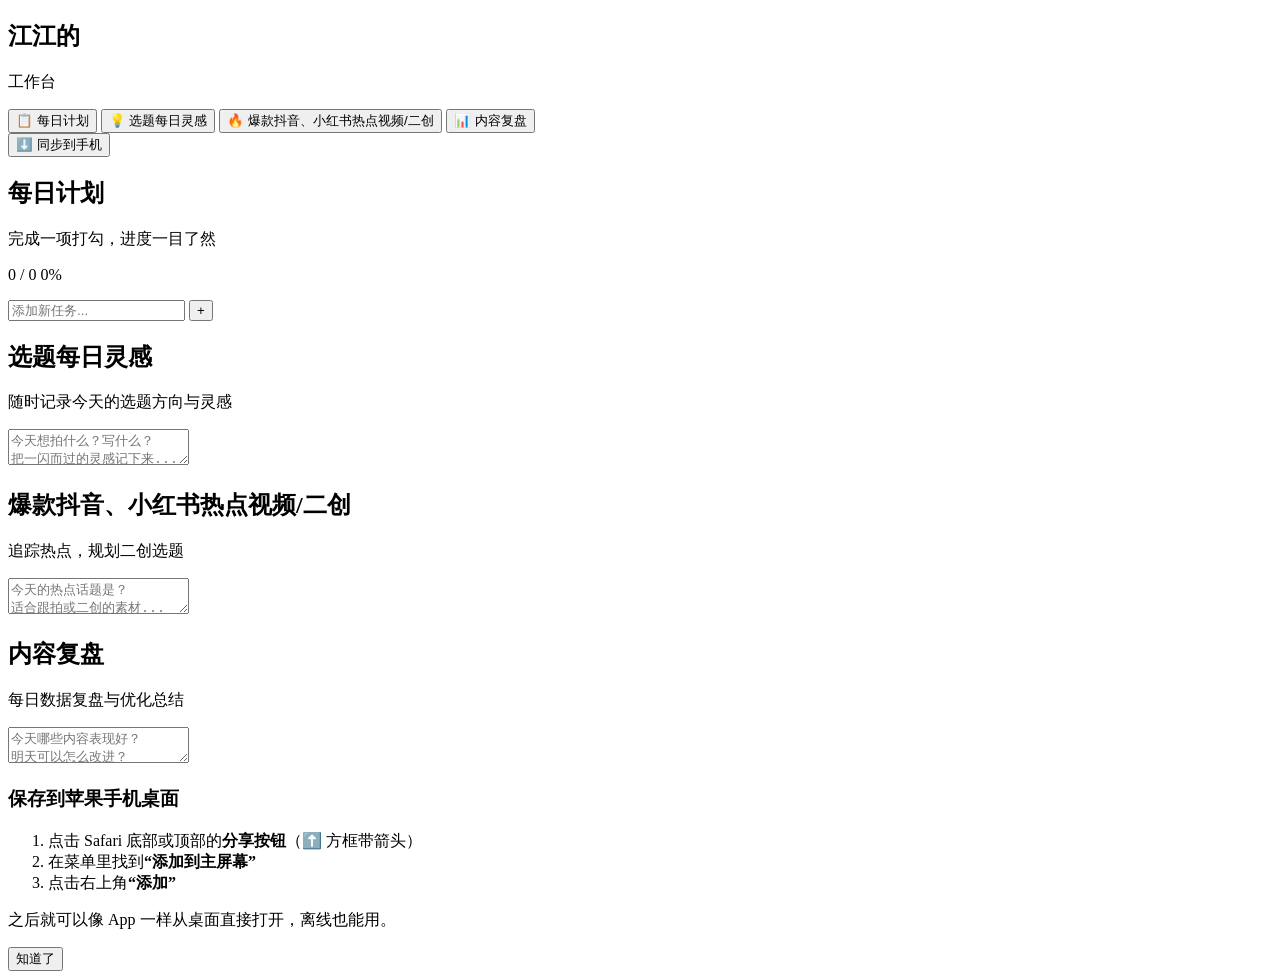
==== index.html @ 6f653255 "Add index.html" ====
<!DOCTYPE html>
<html lang="zh-CN">
<head>
  <meta charset="UTF-8">
  <meta name="viewport" content="width=device-width, initial-scale=1.0, maximum-scale=1.0, user-scalable=no, viewport-fit=cover">
  <meta name="apple-mobile-web-app-capable" content="yes">
  <meta name="apple-mobile-web-app-status-bar-style" content="default">
  <meta name="apple-mobile-web-app-title" content="江江工作台">
  <meta name="theme-color" content="#E84A8A">
  <meta name="description" content="每日计划、选题灵感、热点追踪、内容复盘一体的创作工作台">
  <link rel="manifest" href="manifest.json">
  <link rel="apple-touch-icon" href="icon-192.png">
  <link rel="icon" type="image/png" href="icon-192.png">
  <title>江江的工作台</title>
  <link rel="stylesheet" href="styles.css">
</head>
<body>
  <div class="app">
    <aside class="sidebar">
      <div class="brand">
        <h1>江江的</h1>
        <p>工作台</p>
      </div>
      <nav class="nav" aria-label="主导航">
        <button class="nav-item active" data-view="daily" aria-pressed="true">
          <span class="nav-icon" aria-hidden="true">📋</span>
          <span class="nav-label">每日计划</span>
        </button>
        <button class="nav-item" data-view="ideas" aria-pressed="false">
          <span class="nav-icon" aria-hidden="true">💡</span>
          <span class="nav-label">选题每日灵感</span>
        </button>
        <button class="nav-item" data-view="trending" aria-pressed="false">
          <span class="nav-icon" aria-hidden="true">🔥</span>
          <span class="nav-label">爆款抖音、小红书热点视频/二创</span>
        </button>
        <button class="nav-item" data-view="review" aria-pressed="false">
          <span class="nav-icon" aria-hidden="true">📊</span>
          <span class="nav-label">内容复盘</span>
        </button>
      </nav>
    </aside>

    <main class="main">
      <header class="topbar">
        <div class="date" id="dateDisplay"></div>
        <button class="sync-btn" id="syncBtn" type="button">
          <span>⬇️</span>
          <span>同步到手机</span>
        </button>
      </header>

      <section class="view active" id="dailyView">
        <div class="view-header">
          <h2>每日计划</h2>
          <p class="subtitle">完成一项打勾，进度一目了然</p>
        </div>
        <div class="progress-card">
          <div class="progress-info">
            <span id="progressText">0 / 0</span>
            <span id="progressPercent">0%</span>
          </div>
          <div class="progress-bar" role="progressbar" aria-valuenow="0" aria-valuemin="0" aria-valuemax="100">
            <div class="progress-fill" id="progressFill"></div>
          </div>
        </div>
        <ul class="task-list" id="taskList"></ul>
        <form class="add-task" id="addTaskForm">
          <input type="text" id="newTaskInput" placeholder="添加新任务..." autocomplete="off" maxlength="100">
          <button type="submit" aria-label="添加任务">+</button>
        </form>
      </section>

      <section class="view" id="ideasView">
        <div class="view-header">
          <h2>选题每日灵感</h2>
          <p class="subtitle">随时记录今天的选题方向与灵感</p>
        </div>
        <textarea id="ideasNote" placeholder="今天想拍什么？写什么？&#10;把一闪而过的灵感记下来..."></textarea>
      </section>

      <section class="view" id="trendingView">
        <div class="view-header">
          <h2>爆款抖音、小红书热点视频/二创</h2>
          <p class="subtitle">追踪热点，规划二创选题</p>
        </div>
        <textarea id="trendingNote" placeholder="今天的热点话题是？&#10;适合跟拍或二创的素材..."></textarea>
      </section>

      <section class="view" id="reviewView">
        <div class="view-header">
          <h2>内容复盘</h2>
          <p class="subtitle">每日数据复盘与优化总结</p>
        </div>
        <textarea id="reviewNote" placeholder="今天哪些内容表现好？&#10;明天可以怎么改进？"></textarea>
      </section>
    </main>
  </div>

  <div class="toast" id="toast" role="status" aria-live="polite"></div>

  <div class="modal" id="installModal" aria-hidden="true">
    <div class="modal-backdrop"></div>
    <div class="modal-content">
      <h3>保存到苹果手机桌面</h3>
      <ol>
        <li>点击 Safari 底部或顶部的<strong>分享按钮</strong>（⬆️ 方框带箭头）</li>
        <li>在菜单里找到<strong>“添加到主屏幕”</strong></li>
        <li>点击右上角<strong>“添加”</strong></li>
      </ol>
      <p>之后就可以像 App 一样从桌面直接打开，离线也能用。</p>
      <button class="modal-close" id="closeInstallModal">知道了</button>
    </div>
  </div>

  <script src="app.js"></script>
</body>
</html>
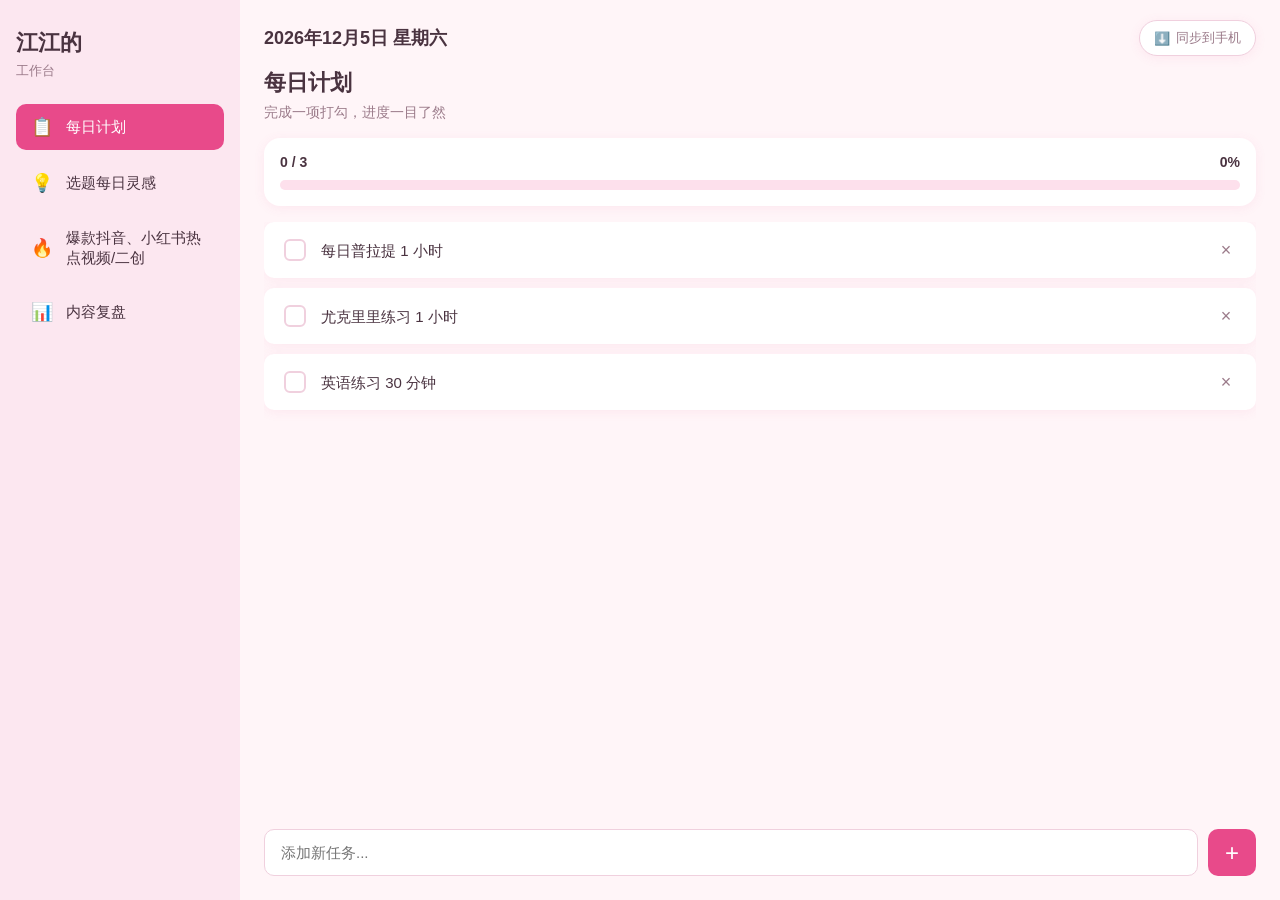
==== commit e1d66ccb: "Update index.html with hot data display section" ====
--- a/index.html
+++ b/index.html
@@ -84,6 +84,24 @@
           <h2>爆款抖音、小红书热点视频/二创</h2>
           <p class="subtitle">追踪热点，规划二创选题</p>
         </div>
+
+        <div class="hot-data" id="hotDataContainer">
+          <div class="hot-tabs" id="hotTabs">
+            <button class="hot-tab active" data-source="douyin">抖音</button>
+            <button class="hot-tab" data-source="xiaohongshu">小红书</button>
+            <button class="hot-tab" data-source="zhihu">知乎</button>
+            <button class="hot-tab" data-source="weibo">微博</button>
+            <button class="hot-tab" data-source="bilibili">B站</button>
+          </div>
+          <div class="hot-meta" id="hotMeta">加载中...</div>
+          <div class="hot-list" id="hotList">
+            <div class="hot-loading">正在获取最新热点 🔥</div>
+          </div>
+        </div>
+
+        <div class="view-sub-header">
+          <h3>📝 我的二创笔记</h3>
+        </div>
         <textarea id="trendingNote" placeholder="今天的热点话题是？&#10;适合跟拍或二创的素材..."></textarea>
       </section>
 
--- a/styles.css
+++ b/styles.css
@@ -0,0 +1,585 @@
+:root {
+  --bg: #FFF5F8;
+  --sidebar-bg: #FCE7F0;
+  --primary: #E84A8A;
+  --primary-dark: #D63B7A;
+  --primary-light: #FDE0EC;
+  --text: #4A3340;
+  --text-secondary: #9B7B8A;
+  --card-bg: #FFFFFF;
+  --border: #F0D0DE;
+  --shadow: 0 2px 12px rgba(232, 74, 138, 0.08);
+  --radius: 16px;
+  --radius-sm: 10px;
+  --safe-top: env(safe-area-inset-top, 0px);
+  --safe-bottom: env(safe-area-inset-bottom, 0px);
+}
+
+* {
+  box-sizing: border-box;
+  -webkit-tap-highlight-color: transparent;
+}
+
+html, body {
+  margin: 0;
+  padding: 0;
+  height: 100%;
+  font-family: -apple-system, BlinkMacSystemFont, "Segoe UI", Roboto, "Helvetica Neue", Arial, sans-serif;
+  background: var(--bg);
+  color: var(--text);
+  overflow: hidden;
+}
+
+.app {
+  display: flex;
+  width: 100vw;
+  height: 100vh;
+  height: 100dvh;
+}
+
+/* 侧边栏 */
+.sidebar {
+  width: 240px;
+  min-width: 240px;
+  background: var(--sidebar-bg);
+  padding: 28px 16px;
+  display: flex;
+  flex-direction: column;
+  gap: 24px;
+  overflow-y: auto;
+}
+
+.brand h1 {
+  margin: 0;
+  font-size: 22px;
+  font-weight: 700;
+  color: var(--text);
+}
+
+.brand p {
+  margin: 4px 0 0;
+  font-size: 13px;
+  color: var(--text-secondary);
+}
+
+.nav {
+  display: flex;
+  flex-direction: column;
+  gap: 10px;
+}
+
+.nav-item {
+  display: flex;
+  align-items: center;
+  gap: 12px;
+  width: 100%;
+  padding: 12px 14px;
+  border: none;
+  border-radius: var(--radius-sm);
+  background: transparent;
+  color: var(--text);
+  font-size: 15px;
+  text-align: left;
+  cursor: pointer;
+  transition: background 0.2s, color 0.2s, transform 0.1s;
+}
+
+.nav-item:active {
+  transform: scale(0.98);
+}
+
+.nav-item.active,
+.nav-item.active:hover {
+  background: var(--primary);
+  color: #fff;
+}
+
+.nav-item:hover {
+  background: rgba(232, 74, 138, 0.08);
+}
+
+.nav-icon {
+  font-size: 18px;
+  width: 24px;
+  text-align: center;
+  flex-shrink: 0;
+}
+
+.nav-label {
+  line-height: 1.3;
+}
+
+/* 主内容区 */
+.main {
+  flex: 1;
+  display: flex;
+  flex-direction: column;
+  min-width: 0;
+  background: var(--bg);
+}
+
+.topbar {
+  display: flex;
+  justify-content: space-between;
+  align-items: center;
+  padding: 20px 24px 12px;
+  flex-shrink: 0;
+}
+
+.date {
+  font-size: 18px;
+  font-weight: 600;
+  color: var(--text);
+}
+
+.sync-btn {
+  display: flex;
+  align-items: center;
+  gap: 6px;
+  padding: 8px 14px;
+  border: 1px solid var(--border);
+  border-radius: 999px;
+  background: var(--card-bg);
+  color: var(--text-secondary);
+  font-size: 13px;
+  cursor: pointer;
+  box-shadow: var(--shadow);
+  transition: transform 0.1s;
+}
+
+.sync-btn:active {
+  transform: scale(0.96);
+}
+
+.view {
+  display: none;
+  flex: 1;
+  flex-direction: column;
+  padding: 0 24px 24px;
+  overflow-y: auto;
+}
+
+.view.active {
+  display: flex;
+}
+
+.view.slide-in-left {
+  animation: slideInLeft 0.3s ease;
+}
+
+.view.slide-in-right {
+  animation: slideInRight 0.3s ease;
+}
+
+@keyframes slideInLeft {
+  from { opacity: 0; transform: translateX(40px); }
+  to { opacity: 1; transform: translateX(0); }
+}
+
+@keyframes slideInRight {
+  from { opacity: 0; transform: translateX(-40px); }
+  to { opacity: 1; transform: translateX(0); }
+}
+
+.view-header {
+  margin-bottom: 16px;
+  flex-shrink: 0;
+}
+
+.view-header h2 {
+  margin: 0 0 6px;
+  font-size: 22px;
+  font-weight: 700;
+}
+
+.subtitle {
+  margin: 0;
+  font-size: 14px;
+  color: var(--text-secondary);
+}
+
+/* 进度卡片 */
+.progress-card {
+  background: var(--card-bg);
+  border-radius: var(--radius);
+  padding: 16px;
+  margin-bottom: 16px;
+  box-shadow: var(--shadow);
+  flex-shrink: 0;
+}
+
+.progress-info {
+  display: flex;
+  justify-content: space-between;
+  font-size: 14px;
+  font-weight: 600;
+  margin-bottom: 10px;
+}
+
+.progress-bar {
+  height: 10px;
+  background: var(--primary-light);
+  border-radius: 999px;
+  overflow: hidden;
+}
+
+.progress-fill {
+  height: 100%;
+  width: 0%;
+  background: var(--primary);
+  border-radius: 999px;
+  transition: width 0.4s ease;
+}
+
+/* 任务列表 */
+.task-list {
+  list-style: none;
+  margin: 0 0 16px;
+  padding: 0;
+  display: flex;
+  flex-direction: column;
+  gap: 10px;
+  flex: 1;
+  overflow-y: auto;
+}
+
+.task-item {
+  display: flex;
+  align-items: center;
+  gap: 12px;
+  background: var(--card-bg);
+  border-radius: var(--radius-sm);
+  padding: 14px 16px;
+  box-shadow: var(--shadow);
+  transition: transform 0.1s, opacity 0.2s;
+  animation: slideIn 0.25s ease;
+}
+
+@keyframes slideIn {
+  from { opacity: 0; transform: translateY(8px); }
+  to { opacity: 1; transform: translateY(0); }
+}
+
+.task-item.completed .task-text {
+  text-decoration: line-through;
+  color: var(--text-secondary);
+}
+
+.task-checkbox {
+  appearance: none;
+  -webkit-appearance: none;
+  width: 22px;
+  height: 22px;
+  border: 2px solid var(--border);
+  border-radius: 6px;
+  cursor: pointer;
+  position: relative;
+  flex-shrink: 0;
+  transition: background 0.2s, border-color 0.2s;
+}
+
+.task-checkbox:checked {
+  background: var(--primary);
+  border-color: var(--primary);
+}
+
+.task-checkbox:checked::after {
+  content: "✓";
+  position: absolute;
+  top: 50%;
+  left: 50%;
+  transform: translate(-50%, -50%);
+  color: #fff;
+  font-size: 14px;
+  font-weight: 700;
+}
+
+.task-text {
+  flex: 1;
+  font-size: 15px;
+  word-break: break-word;
+  line-height: 1.4;
+}
+
+.task-delete {
+  width: 28px;
+  height: 28px;
+  border: none;
+  border-radius: 50%;
+  background: transparent;
+  color: var(--text-secondary);
+  cursor: pointer;
+  font-size: 18px;
+  display: flex;
+  align-items: center;
+  justify-content: center;
+  transition: background 0.2s, color 0.2s;
+}
+
+.task-delete:hover {
+  background: #FFE0EC;
+  color: #E84A8A;
+}
+
+.task-empty {
+  text-align: center;
+  color: var(--text-secondary);
+  padding: 32px 0;
+  font-size: 14px;
+}
+
+/* 添加任务 */
+.add-task {
+  display: flex;
+  gap: 10px;
+  flex-shrink: 0;
+  padding-bottom: var(--safe-bottom);
+}
+
+.add-task input {
+  flex: 1;
+  padding: 14px 16px;
+  border: 1px solid var(--border);
+  border-radius: var(--radius-sm);
+  font-size: 15px;
+  background: var(--card-bg);
+  outline: none;
+  transition: border-color 0.2s, box-shadow 0.2s;
+}
+
+.add-task input:focus {
+  border-color: var(--primary);
+  box-shadow: 0 0 0 3px var(--primary-light);
+}
+
+.add-task button {
+  width: 48px;
+  border: none;
+  border-radius: var(--radius-sm);
+  background: var(--primary);
+  color: #fff;
+  font-size: 24px;
+  cursor: pointer;
+  transition: background 0.2s, transform 0.1s;
+}
+
+.add-task button:hover {
+  background: var(--primary-dark);
+}
+
+.add-task button:active {
+  transform: scale(0.96);
+}
+
+/* 文本区 */
+textarea {
+  width: 100%;
+  flex: 1;
+  resize: none;
+  border: 1px solid var(--border);
+  border-radius: var(--radius);
+  padding: 16px;
+  font-size: 15px;
+  line-height: 1.6;
+  background: var(--card-bg);
+  color: var(--text);
+  outline: none;
+  box-shadow: var(--shadow);
+  transition: border-color 0.2s, box-shadow 0.2s;
+}
+
+textarea:focus {
+  border-color: var(--primary);
+  box-shadow: 0 0 0 3px var(--primary-light);
+}
+
+/* 提示 */
+.toast {
+  position: fixed;
+  left: 50%;
+  bottom: 28px;
+  transform: translateX(-50%) translateY(20px);
+  background: rgba(46, 46, 46, 0.92);
+  color: #fff;
+  padding: 10px 18px;
+  border-radius: 999px;
+  font-size: 14px;
+  opacity: 0;
+  pointer-events: none;
+  transition: opacity 0.25s, transform 0.25s;
+  z-index: 100;
+}
+
+.toast.show {
+  opacity: 1;
+  transform: translateX(-50%) translateY(0);
+}
+
+/* 弹窗 */
+.modal {
+  position: fixed;
+  inset: 0;
+  display: none;
+  align-items: center;
+  justify-content: center;
+  z-index: 200;
+  padding: 20px;
+}
+
+.modal.show {
+  display: flex;
+}
+
+.modal-backdrop {
+  position: absolute;
+  inset: 0;
+  background: rgba(0, 0, 0, 0.35);
+}
+
+.modal-content {
+  position: relative;
+  background: var(--card-bg);
+  border-radius: var(--radius);
+  padding: 24px;
+  max-width: 360px;
+  width: 100%;
+  box-shadow: 0 8px 30px rgba(0, 0, 0, 0.2);
+  animation: popIn 0.2s ease;
+}
+
+@keyframes popIn {
+  from { opacity: 0; transform: scale(0.95); }
+  to { opacity: 1; transform: scale(1); }
+}
+
+.modal-content h3 {
+  margin: 0 0 14px;
+  font-size: 18px;
+}
+
+.modal-content ol {
+  margin: 0 0 12px;
+  padding-left: 20px;
+  line-height: 1.7;
+  font-size: 14px;
+}
+
+.modal-content p {
+  margin: 0 0 18px;
+  font-size: 13px;
+  color: var(--text-secondary);
+}
+
+.modal-close {
+  width: 100%;
+  padding: 12px;
+  border: none;
+  border-radius: var(--radius-sm);
+  background: var(--primary);
+  color: #fff;
+  font-size: 15px;
+  cursor: pointer;
+}
+
+/* 移动端适配 */
+@media (max-width: 720px) {
+  .app {
+    flex-direction: row;
+  }
+
+  .sidebar {
+    width: 88px;
+    min-width: 88px;
+    flex-direction: column;
+    align-items: stretch;
+    padding: 16px 8px;
+    gap: 16px;
+    overflow-y: auto;
+    overflow-x: hidden;
+  }
+
+  .brand h1 {
+    font-size: 16px;
+    text-align: center;
+  }
+
+  .brand p {
+    font-size: 11px;
+    text-align: center;
+  }
+
+  .nav {
+    flex-direction: column;
+    gap: 8px;
+  }
+
+  .nav-item {
+    width: 100%;
+    flex-direction: column;
+    gap: 4px;
+    padding: 10px 4px;
+    font-size: 11px;
+    text-align: center;
+    white-space: normal;
+    word-break: break-word;
+    line-height: 1.3;
+  }
+
+  .nav-icon {
+    font-size: 20px;
+  }
+
+  .nav-label {
+    white-space: normal;
+    font-size: 11px;
+  }
+
+  .topbar {
+    padding: 14px 16px 8px;
+  }
+
+  .date {
+    font-size: 15px;
+  }
+
+  .sync-btn {
+    padding: 6px 10px;
+    font-size: 12px;
+  }
+
+  .view {
+    padding: 0 16px 16px;
+  }
+
+  .view-header h2 {
+    font-size: 18px;
+  }
+}
+
+/* 桌面端窄边距优化 */
+@media (min-width: 721px) and (max-width: 900px) {
+  .sidebar {
+    width: 200px;
+    min-width: 200px;
+  }
+}
+
+/* 滚动条美化 */
+::-webkit-scrollbar {
+  width: 6px;
+  height: 6px;
+}
+
+::-webkit-scrollbar-thumb {
+  background: var(--border);
+  border-radius: 999px;
+}
+
+::-webkit-scrollbar-track {
+  background: transparent;
+}
+
+/* iOS 安全区 */
+.safe-bottom {
+  padding-bottom: var(--safe-bottom);
+}
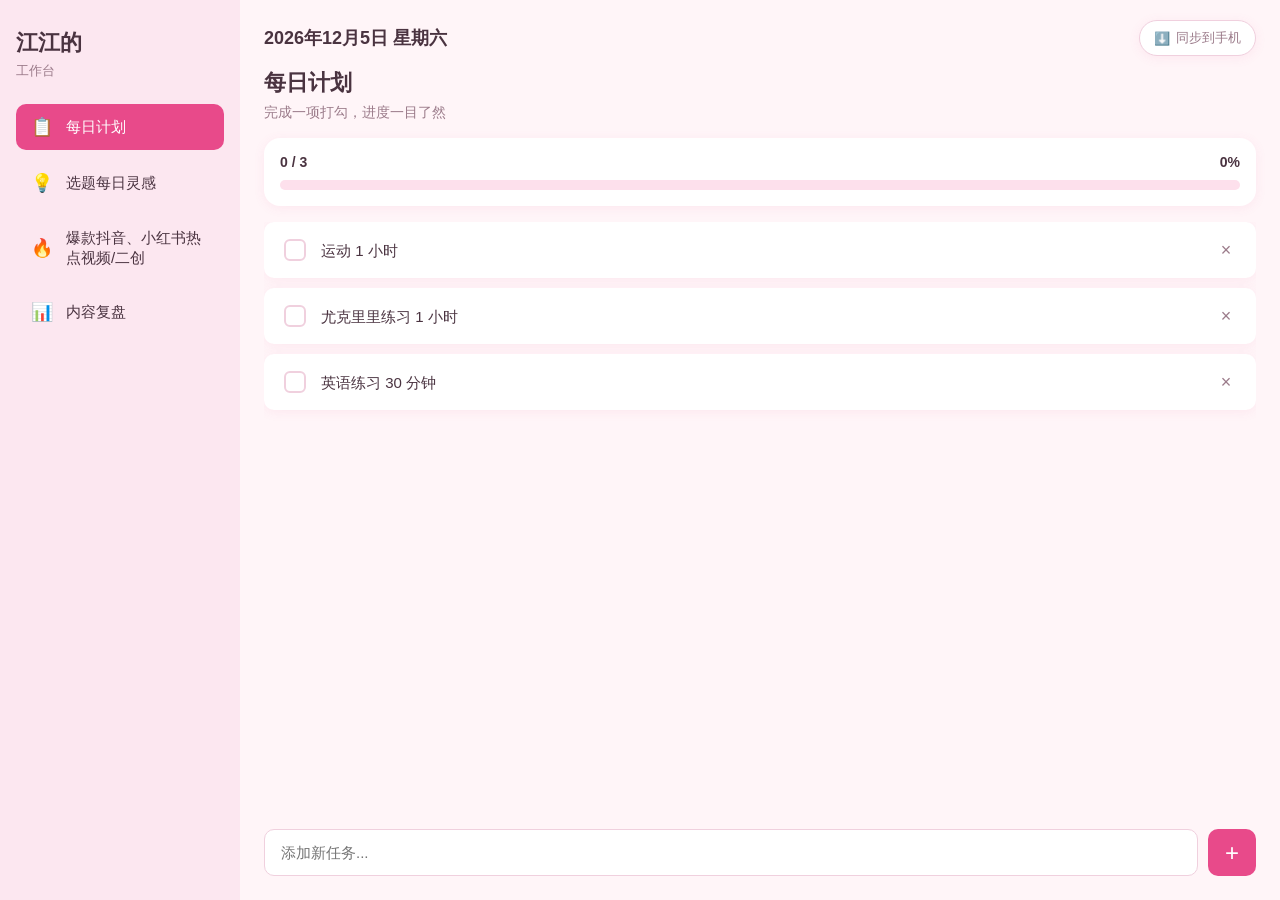
==== commit 30f01796: "Remove zhihu tab, keep douyin/xiaohongshu/weibo/bilibili" ====
--- a/index.html
+++ b/index.html
@@ -1,136 +1,135 @@
-<!DOCTYPE html>
-<html lang="zh-CN">
-<head>
-  <meta charset="UTF-8">
-  <meta name="viewport" content="width=device-width, initial-scale=1.0, maximum-scale=1.0, user-scalable=no, viewport-fit=cover">
-  <meta name="apple-mobile-web-app-capable" content="yes">
-  <meta name="apple-mobile-web-app-status-bar-style" content="default">
-  <meta name="apple-mobile-web-app-title" content="江江工作台">
-  <meta name="theme-color" content="#E84A8A">
-  <meta name="description" content="每日计划、选题灵感、热点追踪、内容复盘一体的创作工作台">
-  <link rel="manifest" href="manifest.json">
-  <link rel="apple-touch-icon" href="icon-192.png">
-  <link rel="icon" type="image/png" href="icon-192.png">
-  <title>江江的工作台</title>
-  <link rel="stylesheet" href="styles.css">
-</head>
-<body>
-  <div class="app">
-    <aside class="sidebar">
-      <div class="brand">
-        <h1>江江的</h1>
-        <p>工作台</p>
-      </div>
-      <nav class="nav" aria-label="主导航">
-        <button class="nav-item active" data-view="daily" aria-pressed="true">
-          <span class="nav-icon" aria-hidden="true">📋</span>
-          <span class="nav-label">每日计划</span>
-        </button>
-        <button class="nav-item" data-view="ideas" aria-pressed="false">
-          <span class="nav-icon" aria-hidden="true">💡</span>
-          <span class="nav-label">选题每日灵感</span>
-        </button>
-        <button class="nav-item" data-view="trending" aria-pressed="false">
-          <span class="nav-icon" aria-hidden="true">🔥</span>
-          <span class="nav-label">爆款抖音、小红书热点视频/二创</span>
-        </button>
-        <button class="nav-item" data-view="review" aria-pressed="false">
-          <span class="nav-icon" aria-hidden="true">📊</span>
-          <span class="nav-label">内容复盘</span>
-        </button>
-      </nav>
-    </aside>
-
-    <main class="main">
-      <header class="topbar">
-        <div class="date" id="dateDisplay"></div>
-        <button class="sync-btn" id="syncBtn" type="button">
-          <span>⬇️</span>
-          <span>同步到手机</span>
-        </button>
-      </header>
-
-      <section class="view active" id="dailyView">
-        <div class="view-header">
-          <h2>每日计划</h2>
-          <p class="subtitle">完成一项打勾，进度一目了然</p>
-        </div>
-        <div class="progress-card">
-          <div class="progress-info">
-            <span id="progressText">0 / 0</span>
-            <span id="progressPercent">0%</span>
-          </div>
-          <div class="progress-bar" role="progressbar" aria-valuenow="0" aria-valuemin="0" aria-valuemax="100">
-            <div class="progress-fill" id="progressFill"></div>
-          </div>
-        </div>
-        <ul class="task-list" id="taskList"></ul>
-        <form class="add-task" id="addTaskForm">
-          <input type="text" id="newTaskInput" placeholder="添加新任务..." autocomplete="off" maxlength="100">
-          <button type="submit" aria-label="添加任务">+</button>
-        </form>
-      </section>
-
-      <section class="view" id="ideasView">
-        <div class="view-header">
-          <h2>选题每日灵感</h2>
-          <p class="subtitle">随时记录今天的选题方向与灵感</p>
-        </div>
-        <textarea id="ideasNote" placeholder="今天想拍什么？写什么？&#10;把一闪而过的灵感记下来..."></textarea>
-      </section>
-
-      <section class="view" id="trendingView">
-        <div class="view-header">
-          <h2>爆款抖音、小红书热点视频/二创</h2>
-          <p class="subtitle">追踪热点，规划二创选题</p>
-        </div>
-
-        <div class="hot-data" id="hotDataContainer">
-          <div class="hot-tabs" id="hotTabs">
-            <button class="hot-tab active" data-source="douyin">抖音</button>
-            <button class="hot-tab" data-source="xiaohongshu">小红书</button>
-            <button class="hot-tab" data-source="zhihu">知乎</button>
-            <button class="hot-tab" data-source="weibo">微博</button>
-            <button class="hot-tab" data-source="bilibili">B站</button>
-          </div>
-          <div class="hot-meta" id="hotMeta">加载中...</div>
-          <div class="hot-list" id="hotList">
-            <div class="hot-loading">正在获取最新热点 🔥</div>
-          </div>
-        </div>
-
-        <div class="view-sub-header">
-          <h3>📝 我的二创笔记</h3>
-        </div>
-        <textarea id="trendingNote" placeholder="今天的热点话题是？&#10;适合跟拍或二创的素材..."></textarea>
-      </section>
-
-      <section class="view" id="reviewView">
-        <div class="view-header">
-          <h2>内容复盘</h2>
-          <p class="subtitle">每日数据复盘与优化总结</p>
-        </div>
-        <textarea id="reviewNote" placeholder="今天哪些内容表现好？&#10;明天可以怎么改进？"></textarea>
-      </section>
-    </main>
-  </div>
-
-  <div class="toast" id="toast" role="status" aria-live="polite"></div>
-
-  <div class="modal" id="installModal" aria-hidden="true">
-    <div class="modal-backdrop"></div>
-    <div class="modal-content">
-      <h3>保存到苹果手机桌面</h3>
-      <ol>
-        <li>点击 Safari 底部或顶部的<strong>分享按钮</strong>（⬆️ 方框带箭头）</li>
-        <li>在菜单里找到<strong>“添加到主屏幕”</strong></li>
-        <li>点击右上角<strong>“添加”</strong></li>
-      </ol>
-      <p>之后就可以像 App 一样从桌面直接打开，离线也能用。</p>
-      <button class="modal-close" id="closeInstallModal">知道了</button>
-    </div>
-  </div>
-
-  <script src="app.js"></script>
-</body>
-</html>
+<!DOCTYPE html>
+<html lang="zh-CN">
+<head>
+  <meta charset="UTF-8">
+  <meta name="viewport" content="width=device-width, initial-scale=1.0, maximum-scale=1.0, user-scalable=no, viewport-fit=cover">
+  <meta name="apple-mobile-web-app-capable" content="yes">
+  <meta name="apple-mobile-web-app-status-bar-style" content="default">
+  <meta name="apple-mobile-web-app-title" content="江江工作台">
+  <meta name="theme-color" content="#E84A8A">
+  <meta name="description" content="每日计划、选题灵感、热点追踪、内容复盘一体的创作工作台">
+  <link rel="manifest" href="manifest.json">
+  <link rel="apple-touch-icon" href="icon-192.png">
+  <link rel="icon" type="image/png" href="icon-192.png">
+  <title>江江的工作台</title>
+  <link rel="stylesheet" href="styles.css">
+</head>
+<body>
+  <div class="app">
+    <aside class="sidebar">
+      <div class="brand">
+        <h1>江江的</h1>
+        <p>工作台</p>
+      </div>
+      <nav class="nav" aria-label="主导航">
+        <button class="nav-item active" data-view="daily" aria-pressed="true">
+          <span class="nav-icon" aria-hidden="true">📋</span>
+          <span class="nav-label">每日计划</span>
+        </button>
+        <button class="nav-item" data-view="ideas" aria-pressed="false">
+          <span class="nav-icon" aria-hidden="true">💡</span>
+          <span class="nav-label">选题每日灵感</span>
+        </button>
+        <button class="nav-item" data-view="trending" aria-pressed="false">
+          <span class="nav-icon" aria-hidden="true">🔥</span>
+          <span class="nav-label">爆款抖音、小红书热点视频/二创</span>
+        </button>
+        <button class="nav-item" data-view="review" aria-pressed="false">
+          <span class="nav-icon" aria-hidden="true">📊</span>
+          <span class="nav-label">内容复盘</span>
+        </button>
+      </nav>
+    </aside>
+
+    <main class="main">
+      <header class="topbar">
+        <div class="date" id="dateDisplay"></div>
+        <button class="sync-btn" id="syncBtn" type="button">
+          <span>⬇️</span>
+          <span>同步到手机</span>
+        </button>
+      </header>
+
+      <section class="view active" id="dailyView">
+        <div class="view-header">
+          <h2>每日计划</h2>
+          <p class="subtitle">完成一项打勾，进度一目了然</p>
+        </div>
+        <div class="progress-card">
+          <div class="progress-info">
+            <span id="progressText">0 / 0</span>
+            <span id="progressPercent">0%</span>
+          </div>
+          <div class="progress-bar" role="progressbar" aria-valuenow="0" aria-valuemin="0" aria-valuemax="100">
+            <div class="progress-fill" id="progressFill"></div>
+          </div>
+        </div>
+        <ul class="task-list" id="taskList"></ul>
+        <form class="add-task" id="addTaskForm">
+          <input type="text" id="newTaskInput" placeholder="添加新任务..." autocomplete="off" maxlength="100">
+          <button type="submit" aria-label="添加任务">+</button>
+        </form>
+      </section>
+
+      <section class="view" id="ideasView">
+        <div class="view-header">
+          <h2>选题每日灵感</h2>
+          <p class="subtitle">随时记录今天的选题方向与灵感</p>
+        </div>
+        <textarea id="ideasNote" placeholder="今天想拍什么？写什么？&#10;把一闪而过的灵感记下来..."></textarea>
+      </section>
+
+      <section class="view" id="trendingView">
+        <div class="view-header">
+          <h2>爆款抖音、小红书热点视频/二创</h2>
+          <p class="subtitle">追踪热点，规划二创选题</p>
+        </div>
+
+        <div class="hot-data" id="hotDataContainer">
+          <div class="hot-tabs" id="hotTabs">
+            <button class="hot-tab active" data-source="douyin">抖音</button>
+            <button class="hot-tab" data-source="xiaohongshu">小红书</button>
+            <button class="hot-tab" data-source="weibo">微博</button>
+            <button class="hot-tab" data-source="bilibili">B站</button>
+          </div>
+          <div class="hot-meta" id="hotMeta">加载中...</div>
+          <div class="hot-list" id="hotList">
+            <div class="hot-loading">正在获取最新热点 🔥</div>
+          </div>
+        </div>
+
+        <div class="view-sub-header">
+          <h3>📝 我的二创笔记</h3>
+        </div>
+        <textarea id="trendingNote" placeholder="今天的热点话题是？&#10;适合跟拍或二创的素材..."></textarea>
+      </section>
+
+      <section class="view" id="reviewView">
+        <div class="view-header">
+          <h2>内容复盘</h2>
+          <p class="subtitle">每日数据复盘与优化总结</p>
+        </div>
+        <textarea id="reviewNote" placeholder="今天哪些内容表现好？&#10;明天可以怎么改进？"></textarea>
+      </section>
+    </main>
+  </div>
+
+  <div class="toast" id="toast" role="status" aria-live="polite"></div>
+
+  <div class="modal" id="installModal" aria-hidden="true">
+    <div class="modal-backdrop"></div>
+    <div class="modal-content">
+      <h3>保存到苹果手机桌面</h3>
+      <ol>
+        <li>点击 Safari 底部或顶部的<strong>分享按钮</strong>（⬆️ 方框带箭头）</li>
+        <li>在菜单里找到<strong>“添加到主屏幕”</strong></li>
+        <li>点击右上角<strong>“添加”</strong></li>
+      </ol>
+      <p>之后就可以像 App 一样从桌面直接打开，离线也能用。</p>
+      <button class="modal-close" id="closeInstallModal">知道了</button>
+    </div>
+  </div>
+
+  <script src="app.js"></script>
+</body>
+</html>
--- a/styles.css
+++ b/styles.css
@@ -393,6 +393,132 @@
   box-shadow: 0 0 0 3px var(--primary-light);
 }
 
+/* 热点数据区 */
+.hot-data {
+  background: var(--card-bg);
+  border-radius: var(--radius);
+  padding: 14px;
+  margin-bottom: 16px;
+  box-shadow: var(--shadow);
+  flex-shrink: 0;
+}
+
+.hot-tabs {
+  display: flex;
+  gap: 6px;
+  margin-bottom: 10px;
+  flex-wrap: wrap;
+}
+
+.hot-tab {
+  padding: 6px 14px;
+  border: none;
+  border-radius: 999px;
+  background: var(--primary-light);
+  color: var(--text-secondary);
+  font-size: 13px;
+  cursor: pointer;
+  transition: all 0.2s;
+}
+
+.hot-tab.active {
+  background: var(--primary);
+  color: #fff;
+  font-weight: 600;
+}
+
+.hot-meta {
+  font-size: 12px;
+  color: var(--text-secondary);
+  margin-bottom: 8px;
+  padding: 0 4px;
+}
+
+.hot-list {
+  display: flex;
+  flex-direction: column;
+  gap: 4px;
+  max-height: 320px;
+  overflow-y: auto;
+}
+
+.hot-item {
+  display: flex;
+  align-items: center;
+  gap: 10px;
+  padding: 10px 12px;
+  border-radius: var(--radius-sm);
+  text-decoration: none;
+  color: var(--text);
+  transition: background 0.15s;
+}
+
+.hot-item:active {
+  background: var(--primary-light);
+}
+
+.hot-rank {
+  flex-shrink: 0;
+  width: 24px;
+  height: 24px;
+  border-radius: 6px;
+  background: var(--primary-light);
+  color: var(--primary);
+  font-size: 12px;
+  font-weight: 700;
+  display: flex;
+  align-items: center;
+  justify-content: center;
+}
+
+.hot-item:nth-child(1) .hot-rank {
+  background: var(--primary);
+  color: #fff;
+}
+
+.hot-item:nth-child(2) .hot-rank {
+  background: #F5A0C2;
+  color: #fff;
+}
+
+.hot-item:nth-child(3) .hot-rank {
+  background: #F8B8D0;
+  color: var(--text);
+}
+
+.hot-title {
+  flex: 1;
+  font-size: 14px;
+  line-height: 1.4;
+  word-break: break-word;
+}
+
+.hot-value {
+  flex-shrink: 0;
+  font-size: 12px;
+  color: var(--text-secondary);
+}
+
+.hot-loading,
+.hot-empty {
+  text-align: center;
+  padding: 24px 0;
+  color: var(--text-secondary);
+  font-size: 14px;
+}
+
+.view-sub-header {
+  margin-bottom: 8px;
+  flex-shrink: 0;
+}
+
+.view-sub-header h3 {
+  margin: 0;
+  font-size: 16px;
+  font-weight: 600;
+  color: var(--text);
+}
+
 /* 提示 */
 .toast {
   position: fixed;
